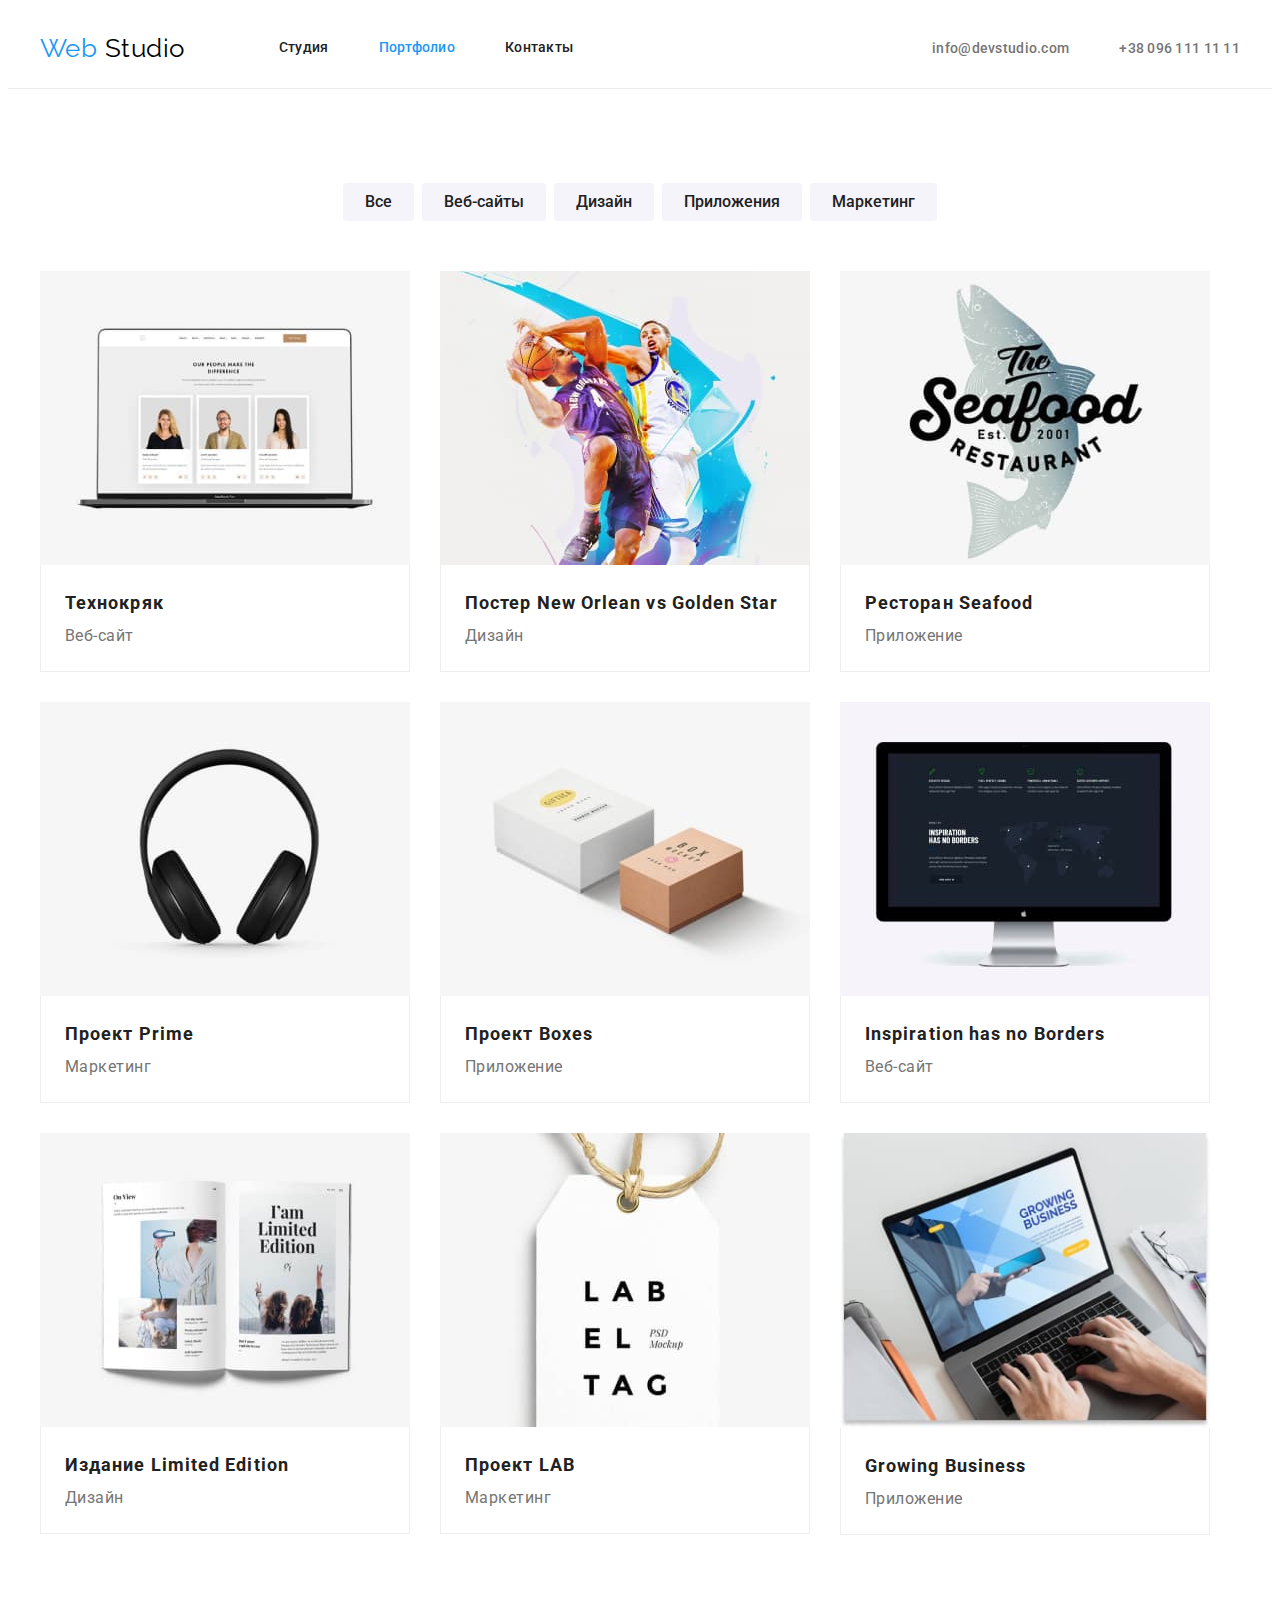
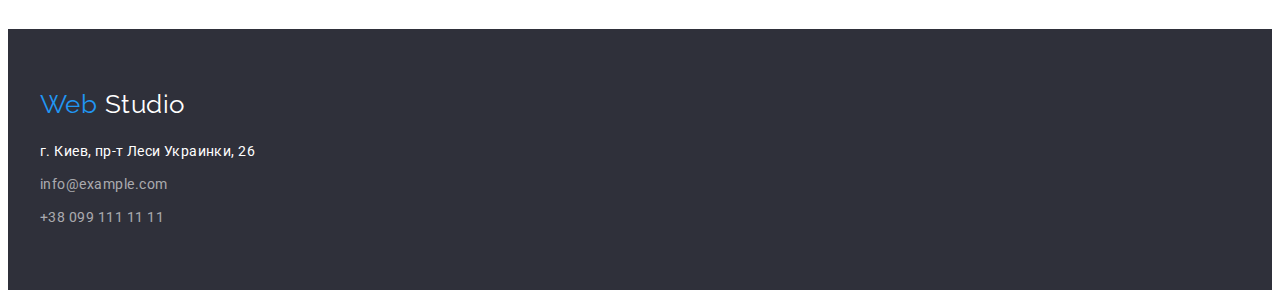
==== portfolio.html @ 9d96d441 "Копирует файлы файлы предыдущей работы" ====
<!DOCTYPE html>
<html lang="ru">

<head>
    <meta charset="UTF-8">
    <meta http-equiv="X-UA-Compatible" content="IE=edge">
    <meta name="viewport" content="width=device-width, initial-scale=1.0">
    <link rel="preconnect" href="https://fonts.googleapis.com">
    <link rel="preconnect" href="https://fonts.gstatic.com" crossorigin>
    <link rel="stylesheet" href="https://cdnjs.cloudflare.com/ajax/libs/modern-normalize/1.1.0/modern-normalize.min.css"
        integrity="sha512-wpPYUAdjBVSE4KJnH1VR1HeZfpl1ub8YT/NKx4PuQ5NmX2tKuGu6U/JRp5y+Y8XG2tV+wKQpNHVUX03MfMFn9Q=="
        crossorigin="anonymous" referrerpolicy="no-referrer" />
    <link href="https://fonts.googleapis.com/css2?family=Raleway:wght@700&family=Roboto:wght@400;500;700;900&display=swap"
        rel="stylesheet">
    <link rel="stylesheet" href="./css/styles.css">
    <title>Портфолио</title>
</head>

<body>
<!--HEADER-->
    <!--навигация-->
    <header class="header">
        <div class="container header-container">
            <nav class="header-nav">
                <a href="./index.html" class="logo link header-logo"> Web <span class="logo-dark">Studio</span> </a>
                <ul class="header-list list">
                    <li class="header-item"> <a href="index.html" class="header-link link ">Студия</a> </li>
                    <li class="header-item"> <a href="portfolio.html" class="header-link link current">Портфолио</a> </li>
                    <li class="header-item"> <a href="" class="header-link link">Контакты</a> </li>
                </ul>
            </nav>
            <!--контакты хедера-->
            <div class="header-connect">
                <ul class="header-list list">
                    <li class="header-item"><a href="mailto:info@devstudio.com"
                            class="header-contacts link">info@devstudio.com</a>
                    </li>
                    <li class="header-item"><a href="tel:+380961111111" class="header-contacts link">+38 096 111 11 11</a>
                    </li>
                </ul>
            </div>
        </div>
    </header>
<!--MAIN-->
    <main class="page-hero-portfolio">
        <!--фильтр-->
        <section class="section"> 
            <div class="container ">
               <h1 class="hero-title-filter visually-hidden">Фильтр</h1>
             <ul class="filter-list list">
                  <li class="filter-item"> <button type="button" class="btn-filter">Все</button> </li>
                  <li class="filter-item"> <button type="button" class="btn-filter">Веб-сайты</button></li>
                  <li class="filter-item"> <button type="button" class="btn-filter">Дизайн</button></li>
                  <li class="filter-item"> <button type="button" class="btn-filter">Приложения</button></li>
                  <li class="filter-item"> <button type="button" class="btn-filter">Маркетинг</button></li>
             </ul> 
        
            <ul class="projects-list list">
                <li class="projects-item">
                   <img src="./images/технокряк.jpg" alt="технокряк" width="370" height="294">
                   <div class="project-title-text">  
                        <h2 class="project-title">Технокряк</h2>
                        <p class="project-text">Веб-сайт</p>
                    </div>
                    
                </li>
                <li class="projects-item">
                    <img src="./images/постерN.jpg" alt="постерN" width="370" height="294">
                    <div class="project-title-text">
                        <h2 class="project-title">Постер New Orlean vs Golden Star</h2>
                        <p class="project-text">Дизайн</p>
                    </div>
                    
                </li>
                <li class="projects-item">
                    <img src="./images/ресторан.jpg" alt="ресторан" width="370" height="294">
                    <div class="project-title-text">
                        <h2 class="project-title">Ресторан Seafood</h2>
                        <p class="project-text">Приложение</p>
                    </div>
                    
                </li>
                <li class="projects-item">
                    <img src="./images/проектР.jpg" alt="проектР" width="370" height="294">
                    <div class="project-title-text">
                        <h2 class="project-title">Проект Prime</h2>
                        <p class="project-text">Маркетинг</p>
                    </div>
                    
                </li>
                <li class="projects-item">
                    <img src="./images/проектВ.jpg" alt="проектВ" width="370" height="294">
                    <div class="project-title-text">
                        <h2 class="project-title">Проект Boxes</h2>
                       <p class="project-text">Приложение</p>
                    </div>
                    
                </li>
                <li class="projects-item">
                    <img src="./images/inspiration.jpg" alt="inspiration" width="370" height="294">
                    <div class="project-title-text">
                        <h2 class="project-title">Inspiration has no Borders</h2>
                        <p class="project-text">Веб-сайт</p>
                    </div>
                    
                </li>
                <li class="projects-item">
                    <img src="./images/издание.jpg" alt="издание" width="370" height="294">
                    <div class="project-title-text">
                        <h2 class="project-title">Издание Limited Edition</h2>
                       <p class="project-text">Дизайн</p>
                    </div>
                    
                </li>
                <li class="projects-item">
                    <img src="./images/проектL.jpg" alt="проектL" width="370" height="294">
                    <div class="project-title-text">
                       <h2 class="project-title">Проект LAB</h2>
                      <p class="project-text">Маркетинг</p>  
                    </div>
                    
                </li>
                <li class="projects-item">
                    <img src="./images/growing.jpg" alt="growing" width="370" height="294">
                    <div class="project-title-text">
                        <h2 class="project-title">Growing Business</h2>
                       <p class="project-text">Приложение</p>
                    </div>
                </li>
            </ul>
            </div>
        </section>

    </main>
    <!--FOOTER-->
    <!--адрес-->
    <footer class="footer">
        <div class="container footer-container">
            <a href="./index.html" class="logo footer-logo link"> Web <span class="footer-logo-light">Studio</span> </a>
            <address>
                <ul class="footer-list list">
                    <li class="footer-item"><a href="" class="address link">г. Киев, пр-т Леси Украинки, 26 </a> </li>
                    <li class="footer-item"><a href="maiilto:info@example.com" class="footer-conracts link">info@example.com</a>
                    </li>
                    <li class="footer-item"><a href="tel:+380991111111" class="footer-conracts link">+38 099 111 11 11</a></li>
                </ul>
            </address>
        </div>
    </footer>
</body>
</html>
---- css/styles.css ----
:root {
  --main-title-color: #212121;
  --second-title-color: #757575;
  --third-title-color: #ffffff;
  --main-text-color: #757575;
  --second-text-color: #ffffff99;
  --accent-color: #2196f3;
  --main-btn-color: #2196f3;
  --second-btn-color: #f5f4fa;
  --first-logo-color: #000000;
  --second-logo-color: #ffffff;
  --font-logo: 'Raleway';
  --main-bckgr-color: #ffffff;
  --second-bckgr-color: #2f303a;
  --third-bckgr-color: #f5f4fa;
  --header-bottom-line: #ececec;
  --border-color: #eeeeee;
}

p,
h1,
h2,
h3,
h4,
h5,
h6 {
  margin: 0;
}
ul {
  margin: 0;
  padding: 0;
}
button {
  cursor: pointer;
}
img {
  display: block;
  max-width: 100%;
  height: auto;
}
body {
  font-family: 'Roboto', sans-serif;
  letter-spacing: 0.03em;
  background: #ffffff;
}
.container {
  width: 1200px;
  padding: 0 15px;
  margin: 0 auto;
}
.section {
  padding-top: 94px;
  padding-bottom: 94px;
}
.list {
  list-style: none;
}
.link {
  text-decoration: none;
}

/*--------------------------HEADER----------------------------*/

.header {
  background-color: var(--main-bckgr-color);
  border-bottom: 1px solid var(--header-bottom-line);
}
.header-nav {
  display: flex;
  align-items: center;
}
.header-list {
  display: flex;
  margin-left: auto;
}
.header-item:not(:last-child) {
  margin-right: 50px;
}
.header-container {
  display: flex;
  align-items: center;
}
/*логотип*/
.header-logo {
  margin-right: 94px;
}
.logo {
  color: var(--accent-color);
  font-family: var(--font-logo);
  font-size: 26px;
  line-height: 1.19;
}

.logo-dark {
  color: var(--first-logo-color);
}

/*навигация*/
.header-link {
  display: block;
  padding-top: 32px;
  padding-bottom: 32px;

  font-weight: 500;
  font-size: 14px;
  line-height: 1.14;
  letter-spacing: 0.02em;
  color: var(--main-title-color);
}
.header-link:hover,
.header-link:focus {
  color: var(--accent-color);
}
.header-link.current {
  color: var(--accent-color);
}

/*контакты хедера*/
.header-connect {
  margin-left: auto;
}
.header-connect .header-item:not(:last-child) {
  margin-right: 50px;
}
.header-contacts {
  padding-top: 32px;
  padding-bottom: 32px;

  font-weight: 500;
  font-size: 14px;
  line-height: 1.14;
  letter-spacing: 0.02em;
  color: var(--second-title-color);
}
.header-contacts:hover,
.header-contacts:focus {
  color: var(--accent-color);
}

/*СТУДИЯ------------------------------------------------------*/
/*-----------------------------MAIN----------------------------*/
.hero {
  max-width: 1600px;
  margin: 0 auto;
  padding: 200px 0;

  text-align: center;

  background-color: var(--second-bckgr-color);
}

.hero-title {
  margin-bottom: 30px;
  font-weight: 900;
  font-size: 44px;
  line-height: 1.36;
  letter-spacing: 0.06em;
  text-transform: uppercase;
  color: var(--third-title-color);
}
/*кнопка "заказ услуги"*/

.hero-btn {
  font-weight: bold;
  font-size: 16px;
  color: var(--third-title-color);
  line-height: 1.87;
  letter-spacing: 0.06em;

  border: none;
  background-color: var(--main-btn-color);
}
.hero-btn:hover,
.hero-btn:focus {
  background-color: var(--main-btn-color);
  color: var(--third-title-color);
}

/*особенности*/
.features-list {
  display: flex;

  background-color: var(--main-bckgr-color);
}
.features-item:not(:last-child) {
  margin-right: 30px;
}
.features-item {
  width: 270px;
}
.features-title {
  margin-bottom: 10px;

  font-size: 14px;
  line-height: 1.14;
  text-transform: uppercase;
  color: var(--main-title-color);
}
.features-text {
  font-size: 14px;
  line-height: 1.71;
  color: var(--second-title-color);
}

/*чем мы занимаемся*/
.activity {
  padding-top: 0;
}
.activity-title {
  margin-bottom: 50px;

  font-weight: 700;
  font-size: 36px;
  line-height: 1.16;
  text-align: center;
  letter-spacing: 0.03em;
  color: var(--main-title-color);
}
.activity-list {
  display: flex;
}
.activity-item:not(:last-child) {
  margin-right: 30px;
}
/*наша команда*/
.team {
  background-color: var(--third-bckgr-color);
}

.section-title-team {
  margin-bottom: 50px;

  font-weight: 700;
  font-size: 36px;
  line-height: 1.16;
  text-align: center;
  letter-spacing: 0.03em;
  color: var(--main-title-color);
}
.team-list {
  display: flex;
}
.team-item:not(:last-child) {
  flex-basis: calc(100%-3 * 30px) / 3;
  margin-right: 30px;
}
.team-title {
  margin-bottom: 10px;

  font-weight: 500;
  font-size: 16px;
  line-height: 1.18;
  text-align: center;
  letter-spacing: 0.03em;
  color: var(--main-title-color);
}
.team-text {
  font-size: 16px;
  line-height: 1.18;
  text-align: center;
  letter-spacing: 0.03em;
  color: var(--main-text-color);
}
.team-item-bottom {
  padding-top: 30px;
  padding-bottom: 30px;
}
/*ПОРТФОЛИО---------------------------------------------------*/
/*-------------------------MAIN-------------------------------*/
/*фильтр*/
.visually-hidden {
  position: absolute;
  white-space: nowrap;
  width: 1px;
  height: 1px;
  overflow: hidden;
  border: 0;
  padding: 0;
  clip: rect(0 0 0 0);
  clip-path: inset(50%);
  margin: -1px;
}
.btn-filter {
  display: inline-block;
  padding: 6px 22px;
  font-family: inherit;
  color: var(--main-title-color);
  font-weight: 500;
  font-size: 16px;
  line-height: 1.62;
  text-align: center;

  border-radius: 4px;
  border: transparent;
  background-color: var(--second-btn-color);
}
.btn-filter:hover,
.btn-filter:focus {
  color: var(--third-title-color);
  background-color: var(--main-btn-color);
}

.filter-list {
  display: flex;
  justify-content: center;
  margin-bottom: 50px;
}
.filter-item:not(:last-child) {
  margin-right: 8px;
}
/*проекты*/
.projects-list {
  display: flex;
  flex-wrap: wrap;
}

.projects-item {
  background-color: var(--main-bckgr-color);
}
.projects-item:not(:nth-child(3n)) {
  margin-right: 30px;
}
.projects-item:not(:nth-last-child(-n + 3)) {
  margin-bottom: 30px;
}
.project-title {
  font-weight: 700;
  font-size: 18px;
  line-height: 2;
  letter-spacing: 0.06em;
  color: var(--main-title-color);
}
.project-text {
  font-size: 16px;
  line-height: 1.87;
  letter-spacing: 0.03em;
  color: var(--main-text-color);
}
.project-title-text {
  padding: 20px 24px;
  border-right: 1px solid var(--border-color);
  border-left: 1px solid var(--border-color);
  border-bottom: 1px solid var(--border-color);
}
/*---------------------------FOOTER-----------------------------*/
.footer {
  padding: 60px 0;
  background-color: var(--second-bckgr-color);
}
/*логотип футера*/
.footer-logo-light {
  color: var(--second-logo-color);
}
.footer-logo {
  display: block;
  margin-bottom: 20px;
}
/*адрес*/
.address {
  font-style: normal;
  font-size: 14px;
  letter-spacing: 0.03em;
  line-height: 1.71;
  color: var(--third-title-color);
}
.address:hover,
.address:focus {
  color: var(--main-text-color);
}

.footer-item:not(:last-child) {
  margin-bottom: 9px;
}
.footer-conracts {
  font-style: normal;
  font-size: 14px;
  line-height: 1.71;
  color: var(--second-text-color);
}
.footer-conracts:hover,
.footer-conracts:focus {
  color: #757575;
}
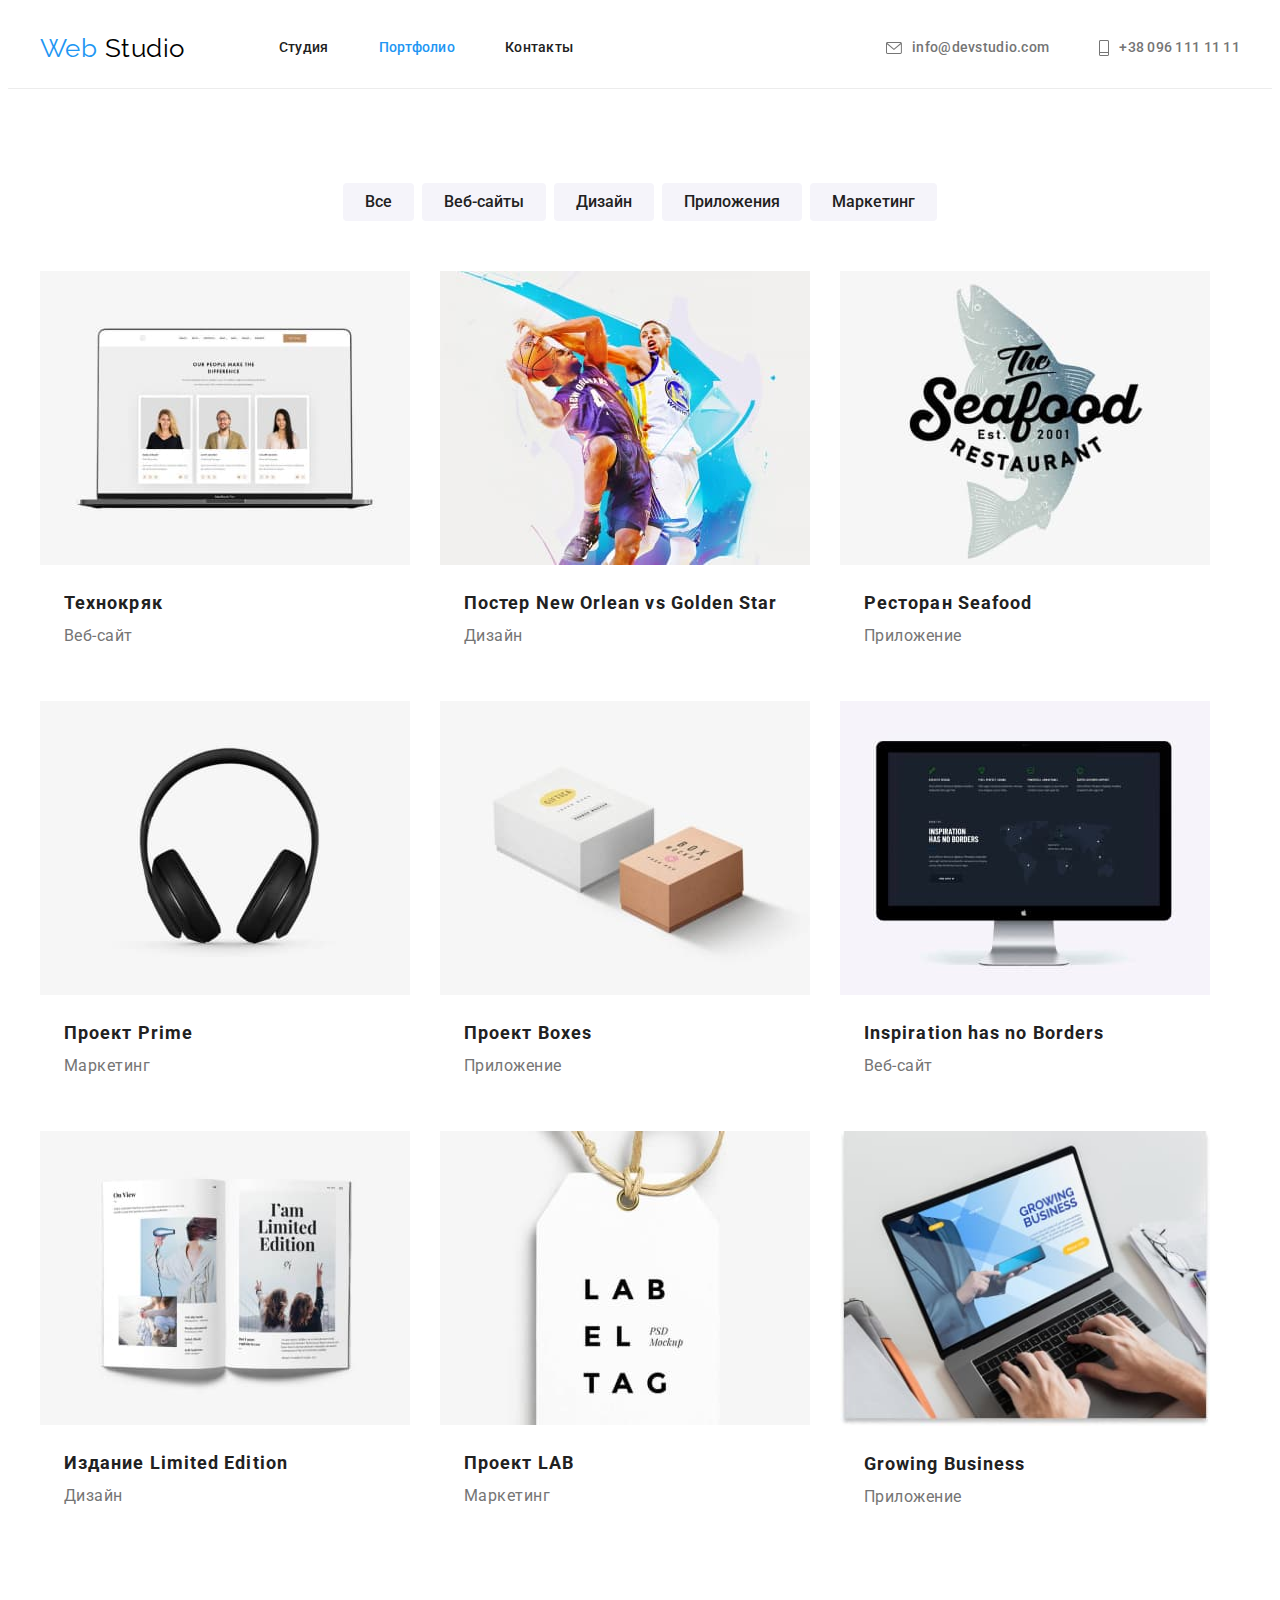
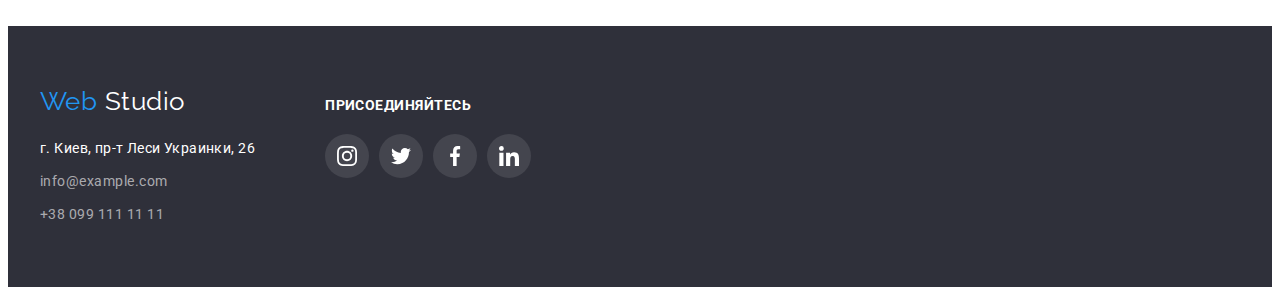
==== commit 41b20dbe: "Добавляет декоративные элементы и эффекты" ====
--- a/portfolio.html
+++ b/portfolio.html
@@ -10,124 +10,159 @@
     <link rel="stylesheet" href="https://cdnjs.cloudflare.com/ajax/libs/modern-normalize/1.1.0/modern-normalize.min.css"
         integrity="sha512-wpPYUAdjBVSE4KJnH1VR1HeZfpl1ub8YT/NKx4PuQ5NmX2tKuGu6U/JRp5y+Y8XG2tV+wKQpNHVUX03MfMFn9Q=="
         crossorigin="anonymous" referrerpolicy="no-referrer" />
-    <link href="https://fonts.googleapis.com/css2?family=Raleway:wght@700&family=Roboto:wght@400;500;700;900&display=swap"
+    <link
+        href="https://fonts.googleapis.com/css2?family=Raleway:wght@700&family=Roboto:wght@400;500;700;900&display=swap"
         rel="stylesheet">
     <link rel="stylesheet" href="./css/styles.css">
     <title>Портфолио</title>
 </head>
 
 <body>
-<!--HEADER-->
+    <!--HEADER-->
     <!--навигация-->
     <header class="header">
         <div class="container header-container">
             <nav class="header-nav">
                 <a href="./index.html" class="logo link header-logo"> Web <span class="logo-dark">Studio</span> </a>
                 <ul class="header-list list">
-                    <li class="header-item"> <a href="index.html" class="header-link link ">Студия</a> </li>
+                    <li class="header-item"> <a href="index.html" class="header-link link ">
+                            Студия</a> </li>
                     <li class="header-item"> <a href="portfolio.html" class="header-link link current">Портфолио</a> </li>
                     <li class="header-item"> <a href="" class="header-link link">Контакты</a> </li>
                 </ul>
             </nav>
             <!--контакты хедера-->
-            <div class="header-connect">
-                <ul class="header-list list">
-                    <li class="header-item"><a href="mailto:info@devstudio.com"
-                            class="header-contacts link">info@devstudio.com</a>
-                    </li>
-                    <li class="header-item"><a href="tel:+380961111111" class="header-contacts link">+38 096 111 11 11</a>
-                    </li>
-                </ul>
-            </div>
+            <ul class="header-list list">
+                <li class="header-item">
+                    <a href="mailto:info@devstudio.com" class="header-contacts link">
+                        <svg class="mail-icon" width="16" height="12">
+                            <use href="./images/icons.svg#icon-email"></use>
+                        </svg>
+                        info@devstudio.com</a>
+                </li>
+                <li class="header-item">
+                    <a href="tel:+380961111111" class="header-contacts link">
+                        <svg class="mail-icon" width="10" height="16">
+                            <use href="./images/icons.svg#icon-tel"></use>
+                        </svg>
+                        +38 096 111 11 11</a>
+                </li>
+            </ul>
         </div>
     </header>
-<!--MAIN-->
+    <!--MAIN-->
     <main class="page-hero-portfolio">
         <!--фильтр-->
-        <section class="section"> 
+        <section class="section">
             <div class="container ">
-               <h1 class="hero-title-filter visually-hidden">Фильтр</h1>
-             <ul class="filter-list list">
-                  <li class="filter-item"> <button type="button" class="btn-filter">Все</button> </li>
-                  <li class="filter-item"> <button type="button" class="btn-filter">Веб-сайты</button></li>
-                  <li class="filter-item"> <button type="button" class="btn-filter">Дизайн</button></li>
-                  <li class="filter-item"> <button type="button" class="btn-filter">Приложения</button></li>
-                  <li class="filter-item"> <button type="button" class="btn-filter">Маркетинг</button></li>
-             </ul> 
-        
-            <ul class="projects-list list">
-                <li class="projects-item">
-                   <img src="./images/технокряк.jpg" alt="технокряк" width="370" height="294">
-                   <div class="project-title-text">  
-                        <h2 class="project-title">Технокряк</h2>
-                        <p class="project-text">Веб-сайт</p>
-                    </div>
-                    
-                </li>
-                <li class="projects-item">
-                    <img src="./images/постерN.jpg" alt="постерN" width="370" height="294">
-                    <div class="project-title-text">
-                        <h2 class="project-title">Постер New Orlean vs Golden Star</h2>
-                        <p class="project-text">Дизайн</p>
-                    </div>
-                    
-                </li>
-                <li class="projects-item">
-                    <img src="./images/ресторан.jpg" alt="ресторан" width="370" height="294">
-                    <div class="project-title-text">
-                        <h2 class="project-title">Ресторан Seafood</h2>
-                        <p class="project-text">Приложение</p>
-                    </div>
-                    
-                </li>
-                <li class="projects-item">
-                    <img src="./images/проектР.jpg" alt="проектР" width="370" height="294">
-                    <div class="project-title-text">
-                        <h2 class="project-title">Проект Prime</h2>
-                        <p class="project-text">Маркетинг</p>
-                    </div>
-                    
-                </li>
-                <li class="projects-item">
-                    <img src="./images/проектВ.jpg" alt="проектВ" width="370" height="294">
-                    <div class="project-title-text">
-                        <h2 class="project-title">Проект Boxes</h2>
-                       <p class="project-text">Приложение</p>
-                    </div>
-                    
-                </li>
-                <li class="projects-item">
-                    <img src="./images/inspiration.jpg" alt="inspiration" width="370" height="294">
-                    <div class="project-title-text">
-                        <h2 class="project-title">Inspiration has no Borders</h2>
-                        <p class="project-text">Веб-сайт</p>
-                    </div>
-                    
-                </li>
-                <li class="projects-item">
-                    <img src="./images/издание.jpg" alt="издание" width="370" height="294">
-                    <div class="project-title-text">
-                        <h2 class="project-title">Издание Limited Edition</h2>
-                       <p class="project-text">Дизайн</p>
-                    </div>
-                    
-                </li>
-                <li class="projects-item">
-                    <img src="./images/проектL.jpg" alt="проектL" width="370" height="294">
-                    <div class="project-title-text">
-                       <h2 class="project-title">Проект LAB</h2>
-                      <p class="project-text">Маркетинг</p>  
-                    </div>
-                    
-                </li>
-                <li class="projects-item">
-                    <img src="./images/growing.jpg" alt="growing" width="370" height="294">
-                    <div class="project-title-text">
-                        <h2 class="project-title">Growing Business</h2>
-                       <p class="project-text">Приложение</p>
-                    </div>
-                </li>
-            </ul>
+                <h1 class="hero-title-filter visually-hidden">Фильтр</h1>
+                <ul class="filter-list list">
+                    <li class="filter-item"> <button type="button" class="btn-filter">Все</button> </li>
+                    <li class="filter-item"> <button type="button" class="btn-filter">Веб-сайты</button></li>
+                    <li class="filter-item"> <button type="button" class="btn-filter">Дизайн</button></li>
+                    <li class="filter-item"> <button type="button" class="btn-filter">Приложения</button></li>
+                    <li class="filter-item"> <button type="button" class="btn-filter">Маркетинг</button></li>
+                </ul>
+
+                <ul class="projects-list list">
+                    <li class="projects-item">
+                        <div class="thumb-project">
+                            <img src="./images/технокряк.jpg" alt="технокряк" width="370" height="294">
+                            <div class="project-title-text">
+                                <h2 class="project-title">Технокряк</h2>
+                                <p class="project-text">Веб-сайт</p>
+                            </div>
+                        </div>
+                       
+
+                    </li>
+                    <li class="projects-item">
+                        <div class="thumb-project">
+                            <img src="./images/постерN.jpg" alt="постерN" width="370" height="294">
+                            <div class="project-title-text">
+                                <h2 class="project-title">Постер New Orlean vs Golden Star</h2>
+                                <p class="project-text">Дизайн</p>
+                            </div>
+                        </div>
+                        
+
+                    </li>
+                    <li class="projects-item">
+                        <div class="thumb-project">
+                            <img src="./images/ресторан.jpg" alt="ресторан" width="370" height="294">
+                            <div class="project-title-text">
+                                <h2 class="project-title">Ресторан Seafood</h2>
+                                <p class="project-text">Приложение</p>
+                            </div>
+                        </div>
+                        
+
+                    </li>
+                    <li class="projects-item">
+                        <div class="thumb-project">
+                            <img src="./images/проектР.jpg" alt="проектР" width="370" height="294">
+                            <div class="project-title-text">
+                                <h2 class="project-title">Проект Prime</h2>
+                                <p class="project-text">Маркетинг</p>
+                            </div>
+                        </div>
+                        
+
+                    </li>
+                    <li class="projects-item">
+                        <div class="thumb-project">
+                            <img src="./images/проектВ.jpg" alt="проектВ" width="370" height="294">
+                            <div class="project-title-text">
+                                <h2 class="project-title">Проект Boxes</h2>
+                                <p class="project-text">Приложение</p>    
+                        </div>
+                        
+                        </div>
+
+                    </li>
+                    <li class="projects-item">
+                        <div class="thumb-project">
+                            <img src="./images/inspiration.jpg" alt="inspiration" width="370" height="294">
+                            <div class="project-title-text">
+                                <h2 class="project-title">Inspiration has no Borders</h2>
+                                <p class="project-text">Веб-сайт</p>
+                            </div>
+                        </div>
+
+                    </li>
+                    <li class="projects-item">
+                        <div class="thumb-project">
+                            <img src="./images/издание.jpg" alt="издание" width="370" height="294">
+                            <div class="project-title-text">
+                                <h2 class="project-title">Издание Limited Edition</h2>
+                                <p class="project-text">Дизайн</p>
+                            </div>
+                        </div>
+                        
+
+                    </li>
+                    <li class="projects-item">
+                        <div class="thumb-project">
+                            <img src="./images/проектL.jpg" alt="проектL" width="370" height="294">
+                            <div class="project-title-text">
+                             <h2 class="project-title">Проект LAB</h2>
+                                <p class="project-text">Маркетинг</p>
+                            </div>
+                        </div>
+                        
+
+                    </li>
+                    <li class="projects-item">
+                        <div class="thumb-project">
+                            <img src="./images/growing.jpg" alt="growing" width="370" height="294">
+                            <div class="project-title-text">
+                                <h2 class="project-title">Growing Business</h2>
+                                <p class="project-text">Приложение</p>
+                            </div>
+                        </div>
+                        
+                    </li>
+                </ul>
             </div>
         </section>
 
@@ -136,16 +171,55 @@
     <!--адрес-->
     <footer class="footer">
         <div class="container footer-container">
-            <a href="./index.html" class="logo footer-logo link"> Web <span class="footer-logo-light">Studio</span> </a>
-            <address>
-                <ul class="footer-list list">
-                    <li class="footer-item"><a href="" class="address link">г. Киев, пр-т Леси Украинки, 26 </a> </li>
-                    <li class="footer-item"><a href="maiilto:info@example.com" class="footer-conracts link">info@example.com</a>
-                    </li>
-                    <li class="footer-item"><a href="tel:+380991111111" class="footer-conracts link">+38 099 111 11 11</a></li>
-                </ul>
-            </address>
+            <div class="address-box">
+                <a href="./index.html" class="logo link footer-logo"> Web <span class="footer-logo-light">Studio</span> </a>
+                <address>
+                    <ul class="footer-list list">
+                        <li class="footer-item"><a href="" class="address link">г. Киев, пр-т Леси Украинки, 26 </a> </li>
+                        <li class="footer-item"><a href="maiilto:info@example.com"
+                                class="footer-conracts link">info@example.com</a>
+                        </li>
+                        <li class="footer-item"><a href="tel:+380991111111" class="footer-conracts link">+38 099 111 11
+                                11</a></li>
+                    </ul>
+                </address>
+            </div>
+            <div class="social-box">
+                <h3 class="footer-social-title">Присоединяйтесь</h3>
+                <ul class="footer-social-list list">
+                    <li class="footer-social-item">
+                        <a href="" class="footer-social-link link">
+                            <svg class="footer-social-icon" width="20" height="20">
+                                <use href="./images/icons.svg#icon-instagram-f"></use>
+                            </svg>
+                        </a>
+                    </li>
+                    <li class="footer-social-item">
+                        <a href="" class="footer-social-link link">
+                            <svg class="footer-social-icon" width="20" height="20">
+                                <use href="./images/icons.svg#icon-twitter-f"></use>
+                            </svg>
+                        </a>
+                    </li>
+                    <li class="footer-social-item">
+                        <a href="" class="footer-social-link link">
+                            <svg class="footer-social-icon" width="20" height="20">
+                                <use href="./images/icons.svg#icon-facebook-f"></use>
+                            </svg>
+                        </a>
+                    </li>
+                    <li class="footer-social-item">
+                        <a href="" class="footer-social-link link">
+                            <svg class="footer-social-icon" width="20" height="20">
+                                <use href="./images/icons.svg#icon-linkedin-f"></use>
+                            </svg>
+                        </a>
+                    </li>
+                </ul>
+            </div>
         </div>
+    
     </footer>
 </body>
+
 </html>--- a/css/styles.css
+++ b/css/styles.css
@@ -14,7 +14,10 @@
   --second-bckgr-color: #2f303a;
   --third-bckgr-color: #f5f4fa;
   --header-bottom-line: #ececec;
-  --border-color: #eeeeee;
+  --thumb-color: #f5f4fa;
+  --first-social-icon-color: #afb1b8;
+  --second-social-icon-color: #ffffff;
+  --hover-social-icon-color: #ffffff;
 }
 
 p,
@@ -32,6 +35,7 @@
 }
 button {
   cursor: pointer;
+  outline: none;
 }
 img {
   display: block;
@@ -57,6 +61,18 @@
 }
 .link {
   text-decoration: none;
+  cursor: pointer;
+  outline: none;
+}
+.section-title {
+  margin-bottom: 50px;
+
+  font-weight: 700;
+  font-size: 36px;
+  line-height: 1.16;
+  text-align: center;
+  letter-spacing: 0.03em;
+  color: var(--main-title-color);
 }
 
 /*--------------------------HEADER----------------------------*/
@@ -123,6 +139,10 @@
   margin-right: 50px;
 }
 .header-contacts {
+  display: flex;
+  justify-content: center;
+  align-items: center;
+
   padding-top: 32px;
   padding-bottom: 32px;
 
@@ -131,6 +151,10 @@
   line-height: 1.14;
   letter-spacing: 0.02em;
   color: var(--second-title-color);
+}
+.mail-icon {
+  fill: currentColor;
+  margin-right: 10px;
 }
 .header-contacts:hover,
 .header-contacts:focus {
@@ -148,7 +172,21 @@
 
   background-color: var(--second-bckgr-color);
 }
-
+.overlay {
+  max-width: 1600px;
+  height: 600px;
+
+  margin-right: auto;
+  margin-left: auto;
+
+  background-image: linear-gradient(to right, rgba(47, 48, 58, 0.4), rgba(47, 48, 58, 0.4)),
+    url('../images/hero-bckg.jpg');
+
+  background-size: cover;
+  background-repeat: no-repeat;
+  background-position: center;
+  background-color: var(--second-bckgr-color);
+}
 .hero-title {
   margin-bottom: 30px;
   font-weight: 900;
@@ -161,6 +199,9 @@
 /*кнопка "заказ услуги"*/
 
 .hero-btn {
+  padding: 0;
+  width: 200px;
+  height: 50px;
   font-weight: bold;
   font-size: 16px;
   color: var(--third-title-color);
@@ -169,6 +210,8 @@
 
   border: none;
   background-color: var(--main-btn-color);
+  box-shadow: 0px 4px 4px rgba(0, 0, 0, 0.15);
+  border-radius: 4px;
 }
 .hero-btn:hover,
 .hero-btn:focus {
@@ -182,6 +225,19 @@
 
   background-color: var(--main-bckgr-color);
 }
+.thumb {
+  display: flex;
+  justify-content: center;
+  align-items: center;
+  height: 120px;
+  margin-bottom: 30px;
+
+  background: var(--thumb-color);
+}
+.features-icon {
+  margin-left: auto;
+  margin-right: auto;
+}
 .features-item:not(:last-child) {
   margin-right: 30px;
 }
@@ -206,16 +262,6 @@
 .activity {
   padding-top: 0;
 }
-.activity-title {
-  margin-bottom: 50px;
-
-  font-weight: 700;
-  font-size: 36px;
-  line-height: 1.16;
-  text-align: center;
-  letter-spacing: 0.03em;
-  color: var(--main-title-color);
-}
 .activity-list {
   display: flex;
 }
@@ -226,19 +272,9 @@
 .team {
   background-color: var(--third-bckgr-color);
 }
-
-.section-title-team {
-  margin-bottom: 50px;
-
-  font-weight: 700;
-  font-size: 36px;
-  line-height: 1.16;
-  text-align: center;
-  letter-spacing: 0.03em;
-  color: var(--main-title-color);
-}
 .team-list {
   display: flex;
+  margin-right: -30px;
 }
 .team-item:not(:last-child) {
   flex-basis: calc(100%-3 * 30px) / 3;
@@ -255,8 +291,9 @@
   color: var(--main-title-color);
 }
 .team-text {
+  margin-bottom: 16px;
   font-size: 16px;
-  line-height: 1.18;
+  line-height: 1.18px;
   text-align: center;
   letter-spacing: 0.03em;
   color: var(--main-text-color);
@@ -265,6 +302,83 @@
   padding-top: 30px;
   padding-bottom: 30px;
 }
+.team-item-bottom {
+  background-color: var(--main-bckgr-color);
+  box-shadow: 0px 1px 3px rgba(0, 0, 0, 0.12), 0px 1px 1px rgba(0, 0, 0, 0.14),
+    0px 2px 1px rgba(0, 0, 0, 0.2);
+  border-radius: 0px 0px 4px 4px;
+}
+.team-social-list {
+  display: flex;
+  justify-content: center;
+  align-items: center;
+}
+.team-social-item {
+  width: 44px;
+  height: 44px;
+}
+.team-social-item + .team-social-item {
+  margin-left: 10px;
+}
+.team-social-link {
+  display: flex;
+  justify-content: center;
+  align-items: center;
+
+  width: 100%;
+  height: 100%;
+
+  color: var(--first-social-icon-color);
+  background-color: #fff;
+  border-radius: 50%;
+}
+.team-social-icon {
+  fill: currentColor;
+}
+.team-social-link:hover,
+.team-social-link:focus {
+  background-color: var(--accent-color);
+  color: var(--hover-social-icon-color);
+}
+/*постоянные клиенты*/
+.client {
+  background-color: var(--main-bckgr-color);
+}
+.client-list {
+  display: flex;
+  justify-content: center;
+  align-items: center;
+}
+.client-item {
+  width: 170px;
+  height: 92px;
+}
+.client-item + .client-item {
+  margin-left: 30px;
+}
+.client-link {
+  display: flex;
+  justify-content: center;
+  align-items: center;
+
+  width: 100%;
+  height: 100%;
+
+  color: var(--first-social-icon-color);
+  background-color: var(--main-bckgr-color);
+  border: 1px solid var(--first-social-icon-color);
+  border-radius: 4px;
+}
+.client-icon {
+  fill: currentColor;
+}
+.client-link:hover,
+.client-link:focus {
+  background-color: var(--hover-social-icon-color);
+  color: var(--accent-color);
+  border-color: var(--accent-color);
+}
+
 /*ПОРТФОЛИО---------------------------------------------------*/
 /*-------------------------MAIN-------------------------------*/
 /*фильтр*/
@@ -298,6 +412,9 @@
 .btn-filter:focus {
   color: var(--third-title-color);
   background-color: var(--main-btn-color);
+  box-shadow: 0px 3px 1px rgba(0, 0, 0, 0.1), 0px 1px 2px rgba(0, 0, 0, 0.08),
+    0px 2px 2px rgba(0, 0, 0, 0.12);
+  border-radius: 4px;
 }
 
 .filter-list {
@@ -342,12 +459,23 @@
   border-left: 1px solid var(--border-color);
   border-bottom: 1px solid var(--border-color);
 }
-/*---------------------------FOOTER-----------------------------*/
+.thumb-project:hover,
+.thumb-project:focus {
+  box-sizing: border-box;
+  box-shadow: 0px 1px 1px rgba(0, 0, 0, 0.12), 0px 4px 4px rgba(0, 0, 0, 0.06),
+    1px 4px 6px rgba(0, 0, 0, 0.16);
+}
+/*------------------------FOOTER-----------------------------*/
 .footer {
-  padding: 60px 0;
   background-color: var(--second-bckgr-color);
 }
+.footer-container {
+  display: block;
+  padding-top: 60px;
+  padding-bottom: 60px;
+}
 /*логотип футера*/
+
 .footer-logo-light {
   color: var(--second-logo-color);
 }
@@ -367,7 +495,6 @@
 .address:focus {
   color: var(--main-text-color);
 }
-
 .footer-item:not(:last-child) {
   margin-bottom: 9px;
 }
@@ -381,3 +508,58 @@
 .footer-conracts:focus {
   color: #757575;
 }
+
+.footer-container {
+  display: flex;
+  align-items: baseline;
+}
+.address-box {
+  margin-right: 70px;
+}
+.footer-social-title {
+  font-size: 14px;
+  line-height: 1.14;
+  text-transform: uppercase;
+
+  margin-bottom: 20px;
+
+  color: var(--third-title-color);
+}
+
+.footer-social-title {
+  font-size: 14px;
+  line-height: 1.14;
+  text-transform: uppercase;
+
+  color: var(--third-title-color);
+}
+.footer-social-list {
+  display: flex;
+  justify-content: center;
+}
+.footer-social-link {
+  display: flex;
+  justify-content: center;
+  align-items: center;
+
+  width: 100%;
+  height: 100%;
+
+  color: var(--second-social-icon-color);
+  background-color: rgba(255, 255, 255, 0.1);
+  border-radius: 50%;
+}
+.footer-social-item {
+  width: 44px;
+  height: 44px;
+}
+.footer-social-item + .footer-social-item {
+  margin-left: 10px;
+}
+.footer-social-icon {
+  fill: currentColor;
+}
+.footer-social-link:hover,
+.footer-social-link:focus {
+  background-color: var(--accent-color);
+}
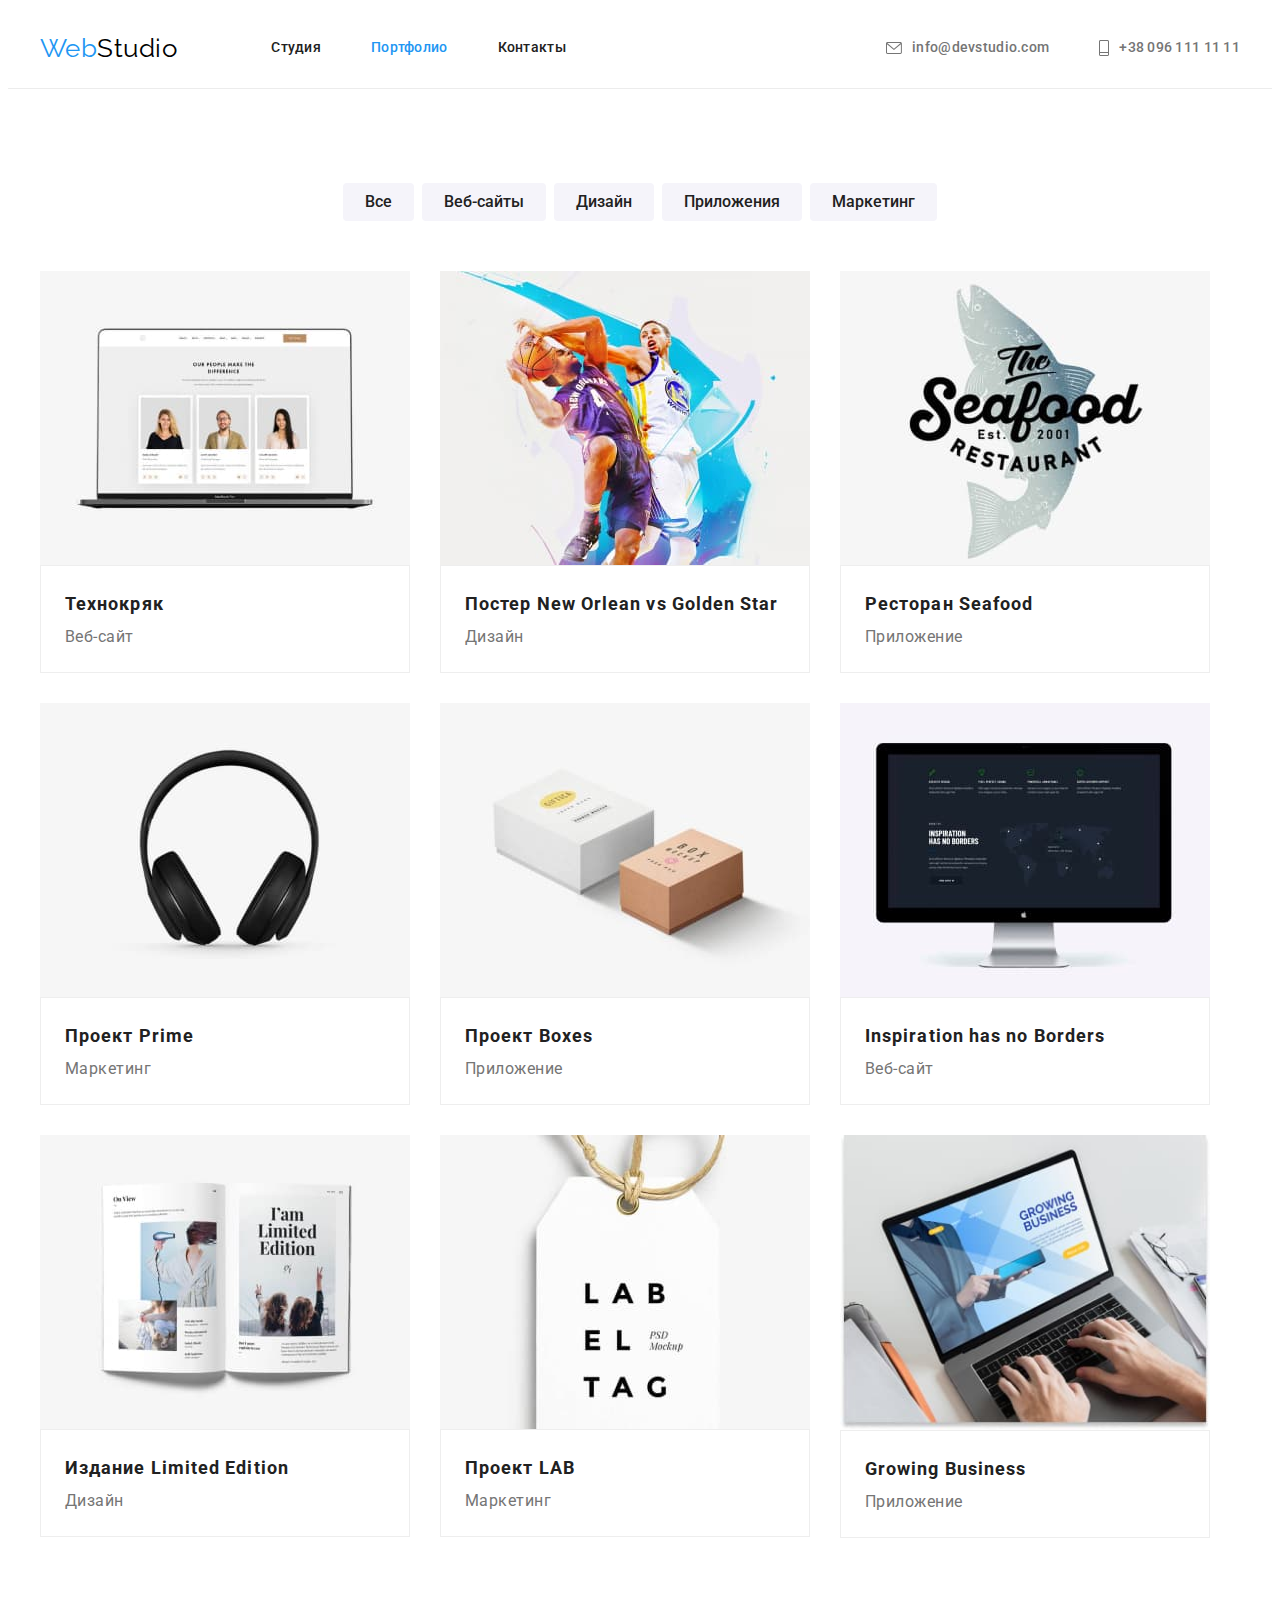
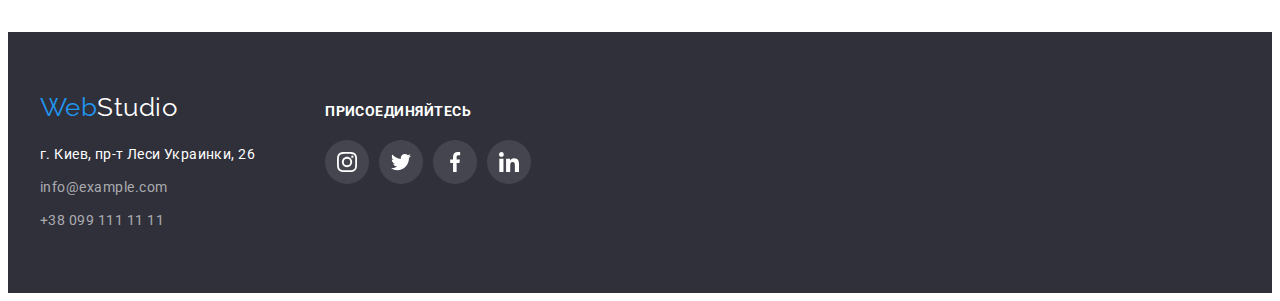
==== commit 42f3bc4b: "Добавляет финальные изменения" ====
--- a/portfolio.html
+++ b/portfolio.html
@@ -23,7 +23,7 @@
     <header class="header">
         <div class="container header-container">
             <nav class="header-nav">
-                <a href="./index.html" class="logo link header-logo"> Web <span class="logo-dark">Studio</span> </a>
+                <a href="./index.html" class="logo link header-logo"> Web<span class="logo-dark">Studio</span> </a>
                 <ul class="header-list list">
                     <li class="header-item"> <a href="index.html" class="header-link link ">
                             Студия</a> </li>
@@ -66,100 +66,100 @@
 
                 <ul class="projects-list list">
                     <li class="projects-item">
-                        <div class="thumb-project">
+                        <a href="" class="project-link link">
                             <img src="./images/технокряк.jpg" alt="технокряк" width="370" height="294">
                             <div class="project-title-text">
                                 <h2 class="project-title">Технокряк</h2>
                                 <p class="project-text">Веб-сайт</p>
                             </div>
-                        </div>
+                        </a>
                        
 
                     </li>
                     <li class="projects-item">
-                        <div class="thumb-project">
+                        <a href="" class="project-link link">
                             <img src="./images/постерN.jpg" alt="постерN" width="370" height="294">
                             <div class="project-title-text">
                                 <h2 class="project-title">Постер New Orlean vs Golden Star</h2>
                                 <p class="project-text">Дизайн</p>
                             </div>
-                        </div>
-                        
-
-                    </li>
-                    <li class="projects-item">
-                        <div class="thumb-project">
+                        </a>
+                        
+
+                    </li>
+                    <li class="projects-item">
+                        <a href="" class="project-link link">
                             <img src="./images/ресторан.jpg" alt="ресторан" width="370" height="294">
                             <div class="project-title-text">
                                 <h2 class="project-title">Ресторан Seafood</h2>
                                 <p class="project-text">Приложение</p>
                             </div>
-                        </div>
-                        
-
-                    </li>
-                    <li class="projects-item">
-                        <div class="thumb-project">
+                        </a>
+                        
+
+                    </li>
+                    <li class="projects-item">
+                        <a href="" class="project-link link">
                             <img src="./images/проектР.jpg" alt="проектР" width="370" height="294">
                             <div class="project-title-text">
                                 <h2 class="project-title">Проект Prime</h2>
                                 <p class="project-text">Маркетинг</p>
                             </div>
-                        </div>
-                        
-
-                    </li>
-                    <li class="projects-item">
-                        <div class="thumb-project">
+                        </a>
+                        
+
+                    </li>
+                    <li class="projects-item">
+                        <a href="" class="project-link link">
                             <img src="./images/проектВ.jpg" alt="проектВ" width="370" height="294">
                             <div class="project-title-text">
                                 <h2 class="project-title">Проект Boxes</h2>
                                 <p class="project-text">Приложение</p>    
                         </div>
                         
-                        </div>
-
-                    </li>
-                    <li class="projects-item">
-                        <div class="thumb-project">
+                        </a>
+
+                    </li>
+                    <li class="projects-item">
+                        <a href="" class="project-link link">
                             <img src="./images/inspiration.jpg" alt="inspiration" width="370" height="294">
                             <div class="project-title-text">
                                 <h2 class="project-title">Inspiration has no Borders</h2>
                                 <p class="project-text">Веб-сайт</p>
                             </div>
-                        </div>
-
-                    </li>
-                    <li class="projects-item">
-                        <div class="thumb-project">
+                        </a>
+
+                    </li>
+                    <li class="projects-item">
+                        <a href="" class="project-link link">
                             <img src="./images/издание.jpg" alt="издание" width="370" height="294">
                             <div class="project-title-text">
                                 <h2 class="project-title">Издание Limited Edition</h2>
                                 <p class="project-text">Дизайн</p>
                             </div>
-                        </div>
-                        
-
-                    </li>
-                    <li class="projects-item">
-                        <div class="thumb-project">
+                        </a>
+                        
+
+                    </li>
+                    <li class="projects-item">
+                        <a href="" class="project-link link">
                             <img src="./images/проектL.jpg" alt="проектL" width="370" height="294">
                             <div class="project-title-text">
                              <h2 class="project-title">Проект LAB</h2>
                                 <p class="project-text">Маркетинг</p>
                             </div>
-                        </div>
-                        
-
-                    </li>
-                    <li class="projects-item">
-                        <div class="thumb-project">
-                            <img src="./images/growing.jpg" alt="growing" width="370" height="294">
+                        </a>
+                        
+
+                    </li>
+                    <li class="projects-item">
+                        <a href="" class="project-link link">
+                                <img src="./images/growing.jpg" alt="growing" width="370" height="294">
                             <div class="project-title-text">
                                 <h2 class="project-title">Growing Business</h2>
                                 <p class="project-text">Приложение</p>
                             </div>
-                        </div>
+                        </a>
                         
                     </li>
                 </ul>
@@ -172,7 +172,7 @@
     <footer class="footer">
         <div class="container footer-container">
             <div class="address-box">
-                <a href="./index.html" class="logo link footer-logo"> Web <span class="footer-logo-light">Studio</span> </a>
+                <a href="./index.html" class="logo link footer-logo"> Web<span class="footer-logo-light">Studio</span> </a>
                 <address>
                     <ul class="footer-list list">
                         <li class="footer-item"><a href="" class="address link">г. Киев, пр-т Леси Украинки, 26 </a> </li>
--- a/css/styles.css
+++ b/css/styles.css
@@ -18,6 +18,7 @@
   --first-social-icon-color: #afb1b8;
   --second-social-icon-color: #ffffff;
   --hover-social-icon-color: #ffffff;
+  --border-projects-color: #eeeeee;
 }
 
 p,
@@ -35,7 +36,6 @@
 }
 button {
   cursor: pointer;
-  outline: none;
 }
 img {
   display: block;
@@ -62,7 +62,6 @@
 .link {
   text-decoration: none;
   cursor: pointer;
-  outline: none;
 }
 .section-title {
   margin-bottom: 50px;
@@ -234,10 +233,7 @@
 
   background: var(--thumb-color);
 }
-.features-icon {
-  margin-left: auto;
-  margin-right: auto;
-}
+
 .features-item:not(:last-child) {
   margin-right: 30px;
 }
@@ -293,7 +289,7 @@
 .team-text {
   margin-bottom: 16px;
   font-size: 16px;
-  line-height: 1.18px;
+  line-height: 1.18;
   text-align: center;
   letter-spacing: 0.03em;
   color: var(--main-text-color);
@@ -455,12 +451,14 @@
 }
 .project-title-text {
   padding: 20px 24px;
-  border-right: 1px solid var(--border-color);
-  border-left: 1px solid var(--border-color);
-  border-bottom: 1px solid var(--border-color);
-}
-.thumb-project:hover,
-.thumb-project:focus {
+  border: 1px solid var(--border-projects-color);
+  box-sizing: border-box;
+}
+.project-link {
+  display: block;
+}
+.project-link:hover,
+.project-link:focus {
   box-sizing: border-box;
   box-shadow: 0px 1px 1px rgba(0, 0, 0, 0.12), 0px 4px 4px rgba(0, 0, 0, 0.06),
     1px 4px 6px rgba(0, 0, 0, 0.16);
@@ -468,11 +466,10 @@
 /*------------------------FOOTER-----------------------------*/
 .footer {
   background-color: var(--second-bckgr-color);
+  padding: 60px 0;
 }
 .footer-container {
   display: block;
-  padding-top: 60px;
-  padding-bottom: 60px;
 }
 /*логотип футера*/
 
